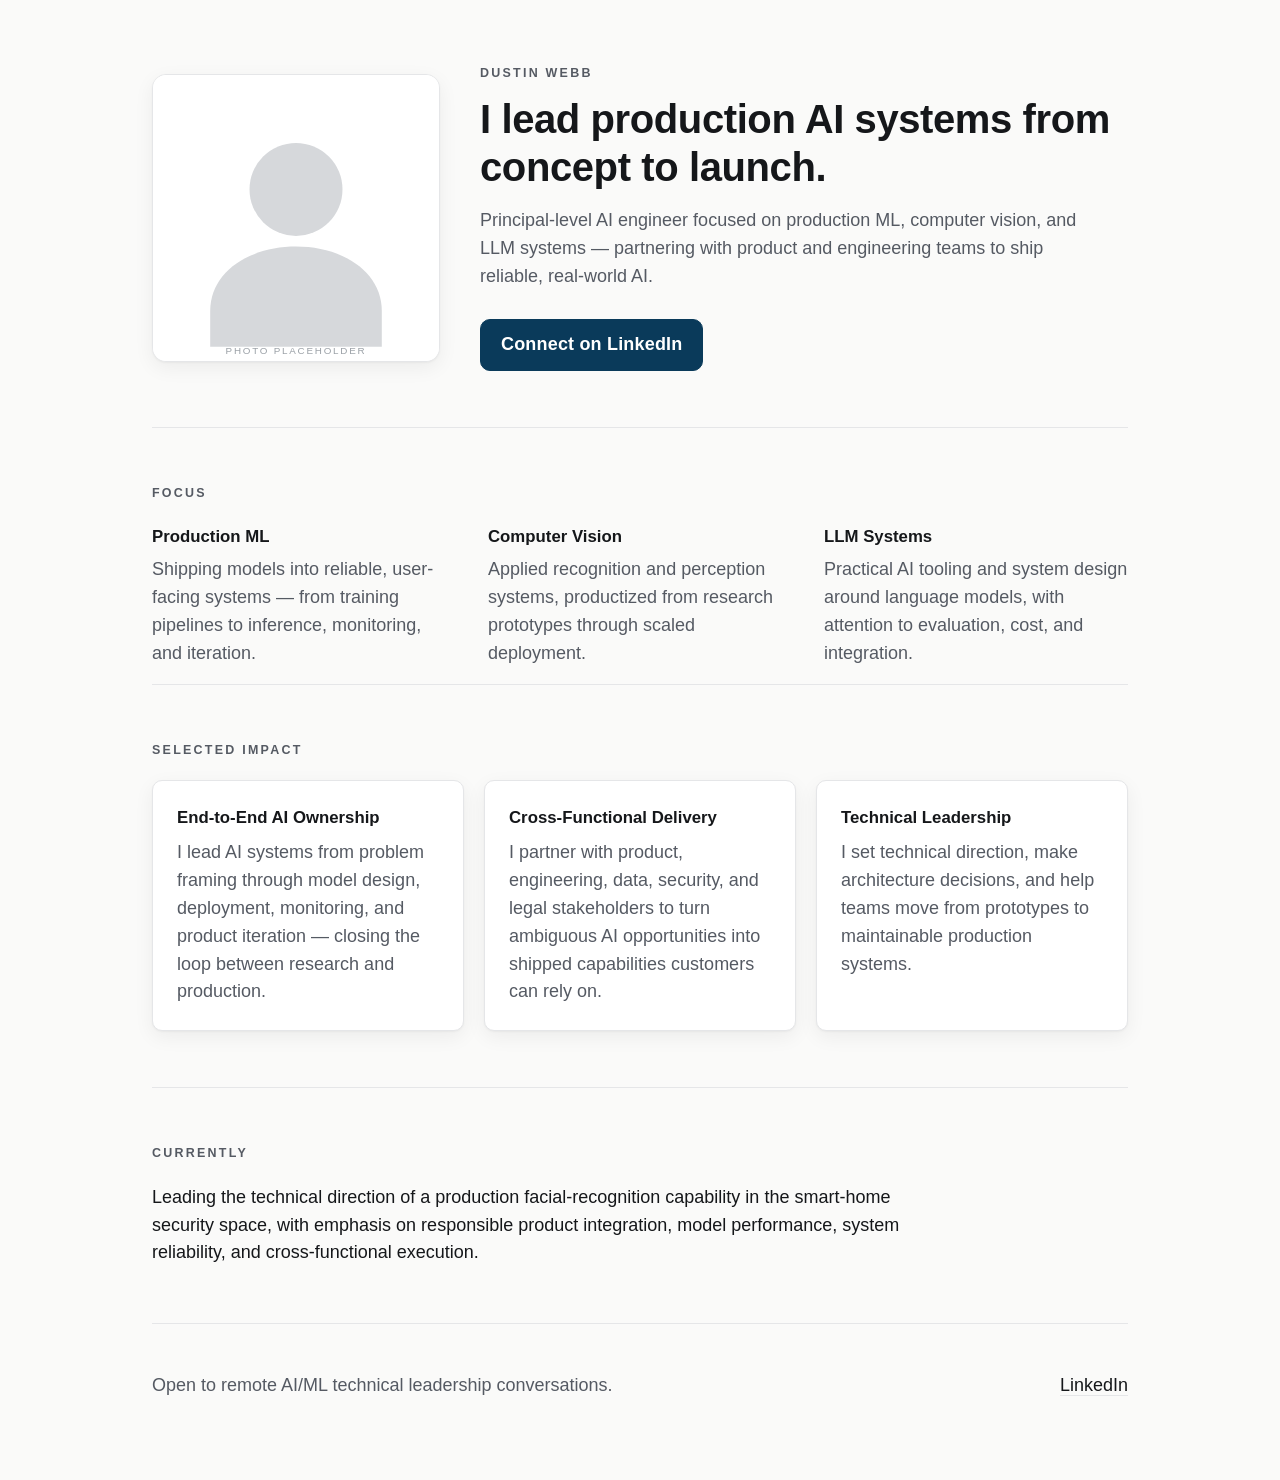
==== index.html @ a10dc3eb "Initial site: one-page AI/ML technical-lead portfolio Static index.html, style.css, and SVG headshot" ====
<!doctype html>
<html lang="en">
  <head>
    <meta charset="utf-8" />
    <meta name="viewport" content="width=device-width, initial-scale=1" />
    <title>Dustin Webb &mdash; AI/ML Technical Lead</title>
    <meta
      name="description"
      content="Dustin Webb is a principal-level AI engineer who leads production AI systems from concept to launch, with focus on production ML, computer vision, and LLM systems."
    />
    <link rel="stylesheet" href="style.css" />
  </head>
  <body>
    <main class="page">
      <header class="hero">
        <figure class="hero__photo">
          <img
            src="assets/headshot.svg"
            alt="Portrait of Dustin Webb against a white background"
            width="320"
            height="320"
          />
        </figure>
        <div class="hero__copy">
          <p class="eyebrow">Dustin Webb</p>
          <h1 class="hero__headline">
            I lead production AI systems from concept to launch.
          </h1>
          <p class="hero__subline">
            Principal-level AI engineer focused on production ML, computer
            vision, and LLM systems &mdash; partnering with product and
            engineering teams to ship reliable, real-world AI.
          </p>
          <p class="hero__cta">
            <a
              class="cta"
              href="https://www.linkedin.com/in/dustinjwebb/"
              target="_blank"
              rel="noopener"
              >Connect on LinkedIn</a
            >
          </p>
        </div>
      </header>

      <section class="focus" aria-labelledby="focus-heading">
        <h2 id="focus-heading" class="section-heading">Focus</h2>
        <ul class="focus__list">
          <li class="focus__item">
            <h3>Production ML</h3>
            <p>
              Shipping models into reliable, user-facing systems &mdash; from
              training pipelines to inference, monitoring, and iteration.
            </p>
          </li>
          <li class="focus__item">
            <h3>Computer Vision</h3>
            <p>
              Applied recognition and perception systems, productized from
              research prototypes through scaled deployment.
            </p>
          </li>
          <li class="focus__item">
            <h3>LLM Systems</h3>
            <p>
              Practical AI tooling and system design around language models,
              with attention to evaluation, cost, and integration.
            </p>
          </li>
        </ul>
      </section>

      <section class="impact" aria-labelledby="impact-heading">
        <h2 id="impact-heading" class="section-heading">Selected Impact</h2>
        <div class="impact__cards">
          <article class="card">
            <h3 class="card__title">End-to-End AI Ownership</h3>
            <p class="card__body">
              I lead AI systems from problem framing through model design,
              deployment, monitoring, and product iteration &mdash; closing the
              loop between research and production.
            </p>
          </article>
          <article class="card">
            <h3 class="card__title">Cross-Functional Delivery</h3>
            <p class="card__body">
              I partner with product, engineering, data, security, and legal
              stakeholders to turn ambiguous AI opportunities into shipped
              capabilities customers can rely on.
            </p>
          </article>
          <article class="card">
            <h3 class="card__title">Technical Leadership</h3>
            <p class="card__body">
              I set technical direction, make architecture decisions, and help
              teams move from prototypes to maintainable production systems.
            </p>
          </article>
        </div>
      </section>

      <section class="current" aria-labelledby="current-heading">
        <h2 id="current-heading" class="section-heading">Currently</h2>
        <p class="current__body">
          Leading the technical direction of a production facial-recognition
          capability in the smart-home security space, with emphasis on
          responsible product integration, model performance, system
          reliability, and cross-functional execution.
        </p>
      </section>

      <footer class="footer">
        <p class="footer__cue">Open to remote AI/ML technical leadership conversations.</p>
        <p class="footer__contact">
          <a
            href="https://www.linkedin.com/in/dustinjwebb/"
            target="_blank"
            rel="noopener"
            >LinkedIn</a
          >
        </p>
      </footer>
    </main>
  </body>
</html>
---- style.css ----
:root {
  --bg: #fafaf9;
  --surface: #ffffff;
  --text: #15171a;
  --text-muted: #555a63;
  --rule: #e5e6e8;
  --accent: #0a3a5a;
  --accent-hover: #0d4f7a;
  --shadow: 0 1px 2px rgba(15, 17, 20, 0.04),
    0 6px 20px rgba(15, 17, 20, 0.06);
  --radius: 10px;
  --radius-photo: 14px;
  --max-width: 64rem;
}

* {
  box-sizing: border-box;
}

html,
body {
  margin: 0;
  padding: 0;
}

html {
  background-color: var(--bg);
}

body {
  background-color: var(--bg);
  color: var(--text);
  font-family: -apple-system, BlinkMacSystemFont, "Segoe UI", Roboto,
    "Helvetica Neue", Arial, sans-serif;
  font-size: 18px;
  line-height: 1.55;
  -webkit-font-smoothing: antialiased;
  -moz-osx-font-smoothing: grayscale;
}

a {
  color: var(--accent);
  text-decoration: none;
  border-bottom: 1px solid currentColor;
  transition: color 120ms ease;
}

a:hover,
a:focus-visible {
  color: var(--accent-hover);
}

.page {
  max-width: var(--max-width);
  margin: 0 auto;
  padding: 4rem 1.5rem 5rem;
}

.section-heading {
  font-size: 0.78rem;
  letter-spacing: 0.18em;
  text-transform: uppercase;
  color: var(--text-muted);
  margin: 0 0 1.25rem;
  font-weight: 600;
}

/* Hero */

.hero {
  display: grid;
  grid-template-columns: minmax(0, 18rem) minmax(0, 1fr);
  gap: 2.5rem;
  align-items: center;
  padding-bottom: 3.5rem;
  border-bottom: 1px solid var(--rule);
}

.hero__photo {
  margin: 0;
  aspect-ratio: 1 / 1;
  background-color: var(--surface);
  border-radius: var(--radius-photo);
  border: 1px solid var(--rule);
  box-shadow: var(--shadow);
  overflow: hidden;
}

.hero__photo img {
  display: block;
  width: 100%;
  height: 100%;
  object-fit: cover;
}

.hero__copy {
  min-width: 0;
}

.eyebrow {
  font-size: 0.78rem;
  letter-spacing: 0.18em;
  text-transform: uppercase;
  color: var(--text-muted);
  margin: 0 0 0.75rem;
  font-weight: 600;
}

.hero__headline {
  font-size: clamp(1.75rem, 3.4vw, 2.5rem);
  line-height: 1.2;
  letter-spacing: -0.01em;
  margin: 0 0 1rem;
  font-weight: 600;
}

.hero__subline {
  margin: 0 0 1.75rem;
  color: var(--text-muted);
  max-width: 38rem;
}

.hero__cta {
  margin: 0;
}

.cta {
  display: inline-block;
  padding: 0.7rem 1.25rem;
  background-color: var(--accent);
  color: #ffffff;
  border: 1px solid var(--accent);
  border-radius: var(--radius);
  font-weight: 600;
  letter-spacing: 0.01em;
  transition: background-color 120ms ease, border-color 120ms ease;
}

.cta:hover,
.cta:focus-visible {
  background-color: var(--accent-hover);
  border-color: var(--accent-hover);
  color: #ffffff;
}

/* Focus */

.focus {
  padding: 3.5rem 0 1rem;
  border-bottom: 1px solid var(--rule);
}

.focus__list {
  list-style: none;
  padding: 0;
  margin: 0;
  display: grid;
  grid-template-columns: repeat(3, minmax(0, 1fr));
  gap: 2rem;
}

.focus__item h3 {
  margin: 0 0 0.4rem;
  font-size: 1.05rem;
  font-weight: 600;
}

.focus__item p {
  margin: 0;
  color: var(--text-muted);
}

/* Impact */

.impact {
  padding: 3.5rem 0;
  border-bottom: 1px solid var(--rule);
}

.impact__cards {
  display: grid;
  grid-template-columns: repeat(3, minmax(0, 1fr));
  gap: 1.25rem;
}

.card {
  background-color: var(--surface);
  border: 1px solid var(--rule);
  border-radius: var(--radius);
  padding: 1.5rem;
  box-shadow: var(--shadow);
}

.card__title {
  margin: 0 0 0.5rem;
  font-size: 1.05rem;
  font-weight: 600;
}

.card__body {
  margin: 0;
  color: var(--text-muted);
}

/* Currently */

.current {
  padding: 3.5rem 0;
  border-bottom: 1px solid var(--rule);
}

.current__body {
  margin: 0;
  max-width: 48rem;
  color: var(--text);
}

/* Footer */

.footer {
  padding-top: 3rem;
  display: flex;
  justify-content: space-between;
  align-items: center;
  gap: 1rem;
  flex-wrap: wrap;
  color: var(--text-muted);
}

.footer p {
  margin: 0;
}

.footer__contact a {
  color: var(--text);
  border-bottom-color: var(--rule);
}

.footer__contact a:hover,
.footer__contact a:focus-visible {
  color: var(--accent);
  border-bottom-color: currentColor;
}

/* Responsive */

@media (max-width: 720px) {
  .page {
    padding: 2.5rem 1.25rem 3rem;
  }

  .hero {
    grid-template-columns: 1fr;
    gap: 1.75rem;
    padding-bottom: 2.5rem;
  }

  .hero__photo {
    max-width: 14rem;
  }

  .focus,
  .impact,
  .current {
    padding: 2.5rem 0;
  }

  .focus__list,
  .impact__cards {
    grid-template-columns: 1fr;
    gap: 1rem;
  }

  .footer {
    padding-top: 2rem;
  }
}
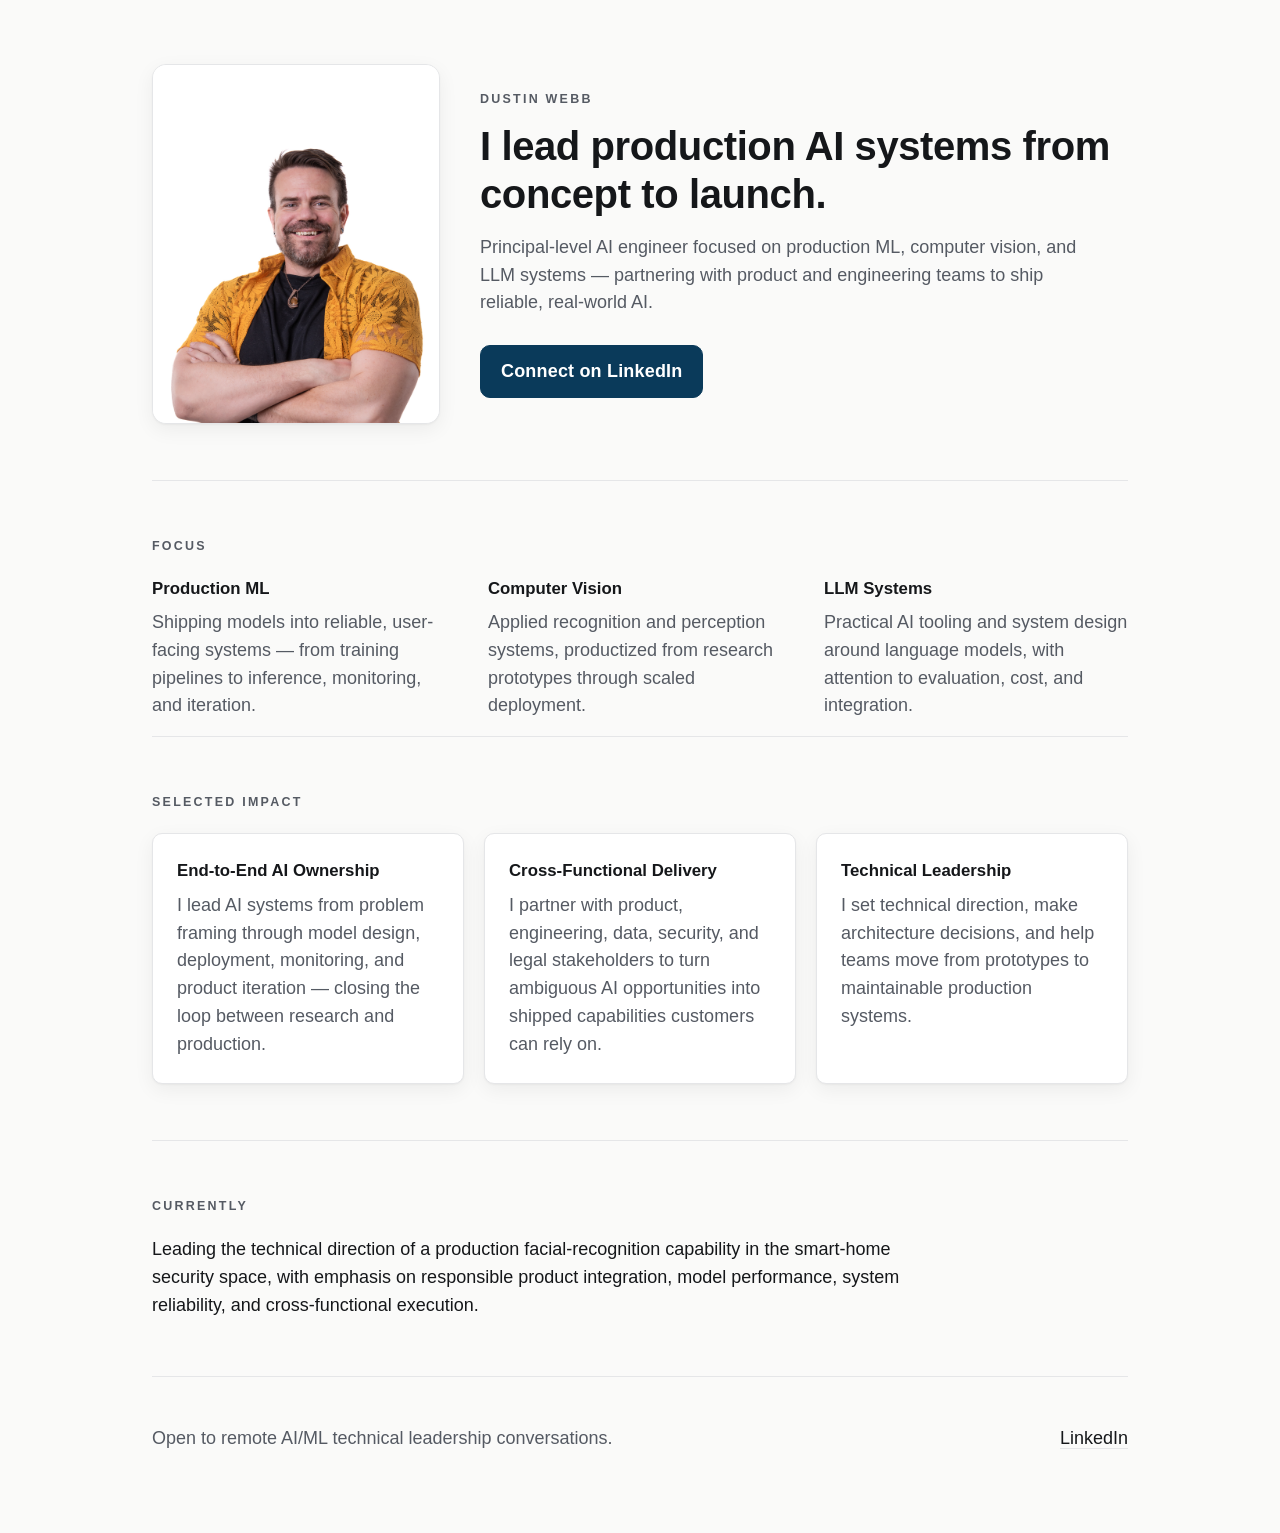
==== commit 5284c8be: "Use real headshot image Replace the SVG placeholder with the provided professional photo and adjust " ====
--- a/index.html
+++ b/index.html
@@ -15,7 +15,7 @@
       <header class="hero">
         <figure class="hero__photo">
           <img
-            src="assets/headshot.svg"
+            src="assets/headshot.jpg"
             alt="Portrait of Dustin Webb against a white background"
             width="320"
             height="320"
--- a/style.css
+++ b/style.css
@@ -78,7 +78,7 @@
 
 .hero__photo {
   margin: 0;
-  aspect-ratio: 1 / 1;
+  aspect-ratio: 4 / 5;
   background-color: var(--surface);
   border-radius: var(--radius-photo);
   border: 1px solid var(--rule);
@@ -91,6 +91,7 @@
   width: 100%;
   height: 100%;
   object-fit: cover;
+  object-position: center top;
 }
 
 .hero__copy {
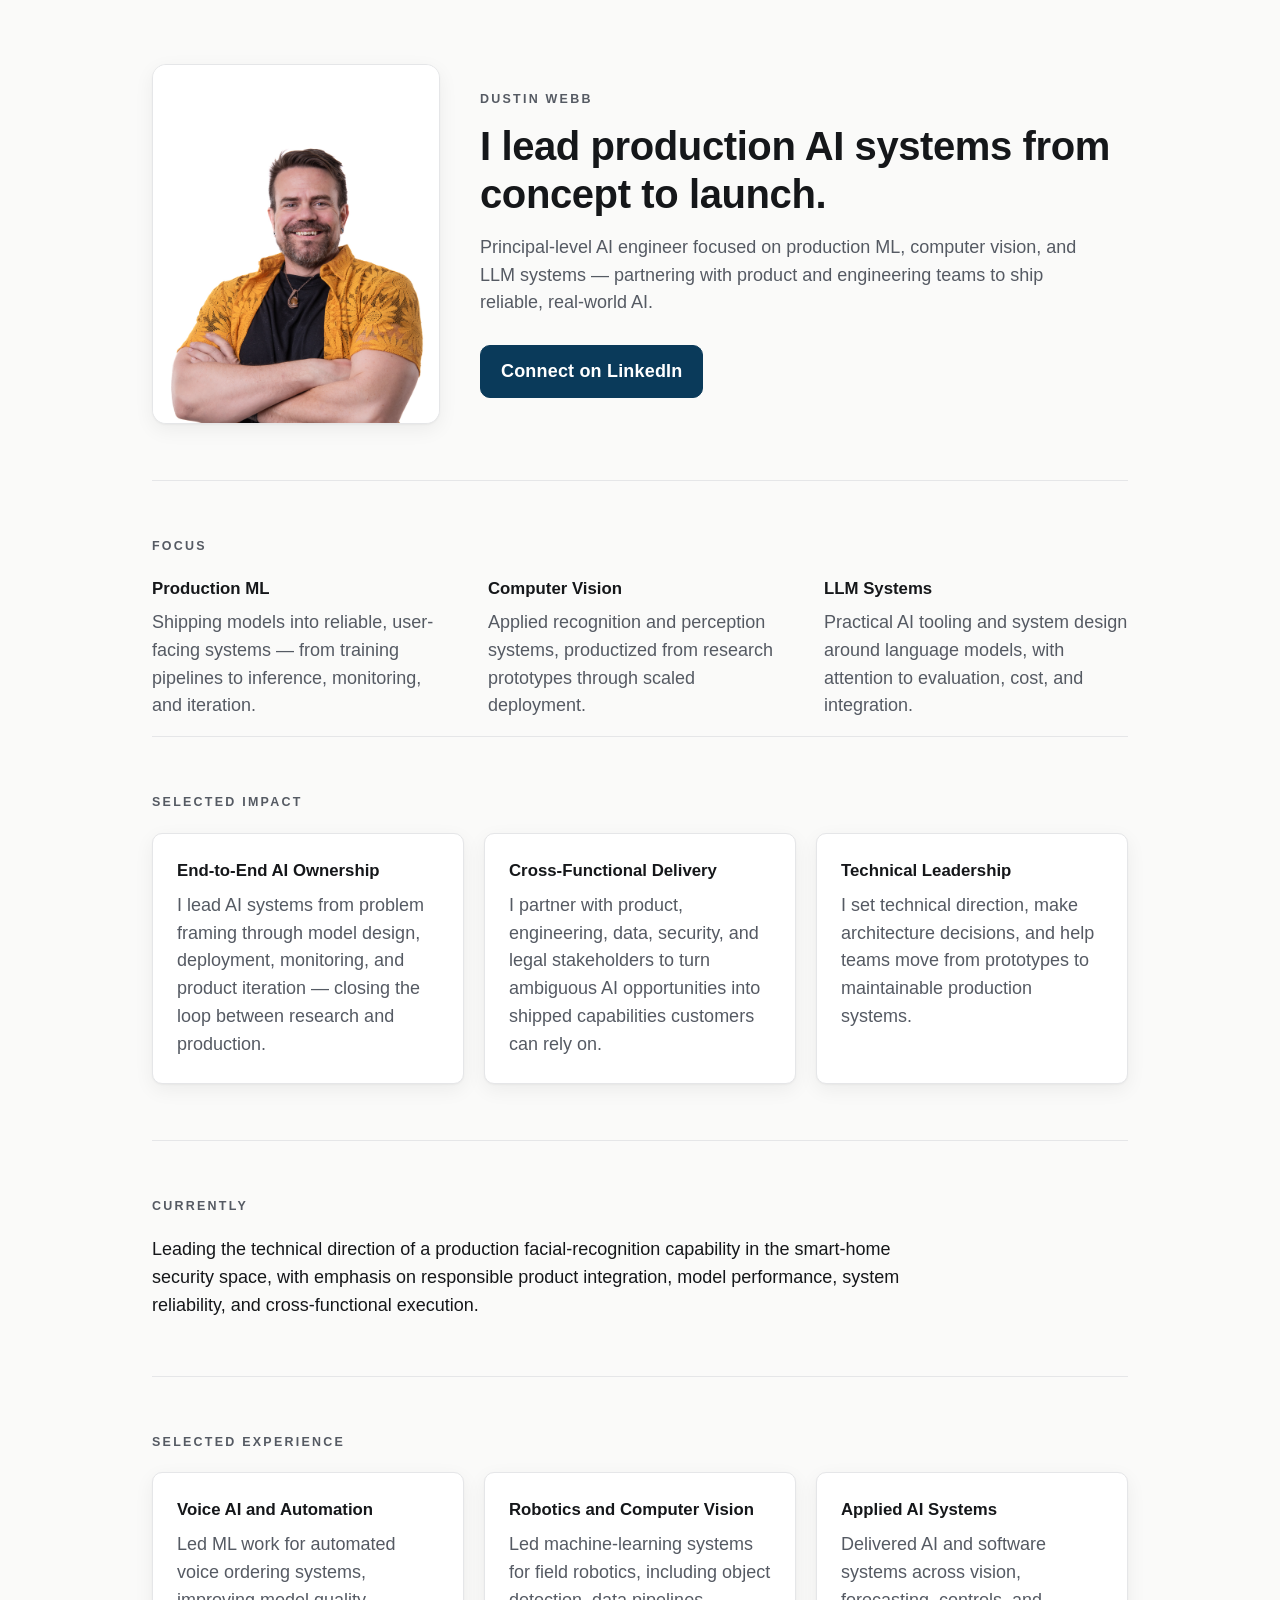
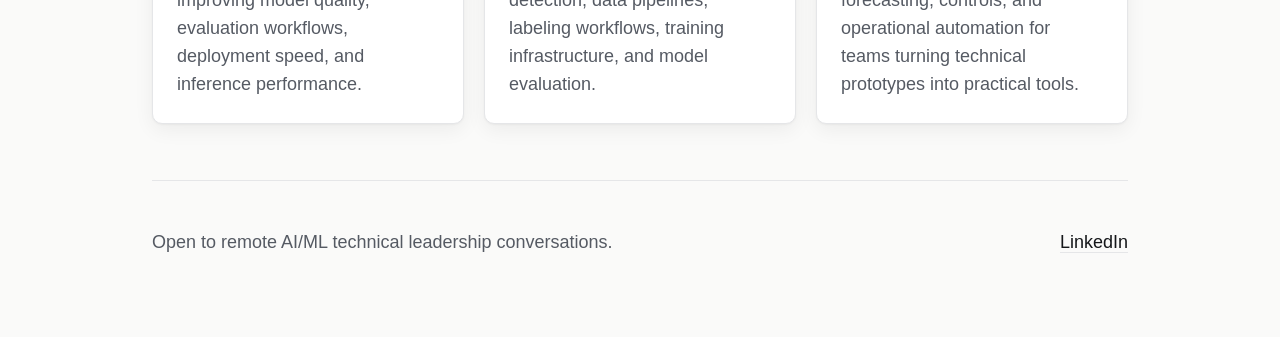
==== commit 32052916: "Added experience section" ====
--- a/index.html
+++ b/index.html
@@ -109,6 +109,36 @@
         </p>
       </section>
 
+      <section class="experience" aria-labelledby="experience-heading">
+        <h2 id="experience-heading" class="section-heading">Selected Experience</h2>
+        <div class="experience__cards">
+          <article class="card">
+            <h3 class="card__title">Voice AI and Automation</h3>
+            <p class="card__body">
+              Led ML work for automated voice ordering systems, improving
+              model quality, evaluation workflows, deployment speed, and
+              inference performance.
+            </p>
+          </article>
+          <article class="card">
+            <h3 class="card__title">Robotics and Computer Vision</h3>
+            <p class="card__body">
+              Led machine-learning systems for field robotics, including
+              object detection, data pipelines, labeling workflows, training
+              infrastructure, and model evaluation.
+            </p>
+          </article>
+          <article class="card">
+            <h3 class="card__title">Applied AI Systems</h3>
+            <p class="card__body">
+              Delivered AI and software systems across vision, forecasting,
+              controls, and operational automation for teams turning technical
+              prototypes into practical tools.
+            </p>
+          </article>
+        </div>
+      </section>
+
       <footer class="footer">
         <p class="footer__cue">Open to remote AI/ML technical leadership conversations.</p>
         <p class="footer__contact">
--- a/style.css
+++ b/style.css
@@ -216,6 +216,19 @@
   color: var(--text);
 }
 
+/* Experience */
+
+.experience {
+  padding: 3.5rem 0;
+  border-bottom: 1px solid var(--rule);
+}
+
+.experience__cards {
+  display: grid;
+  grid-template-columns: repeat(3, minmax(0, 1fr));
+  gap: 1.25rem;
+}
+
 /* Footer */
 
 .footer {
@@ -262,12 +275,14 @@
 
   .focus,
   .impact,
-  .current {
+  .current,
+  .experience {
     padding: 2.5rem 0;
   }
 
   .focus__list,
-  .impact__cards {
+  .impact__cards,
+  .experience__cards {
     grid-template-columns: 1fr;
     gap: 1rem;
   }
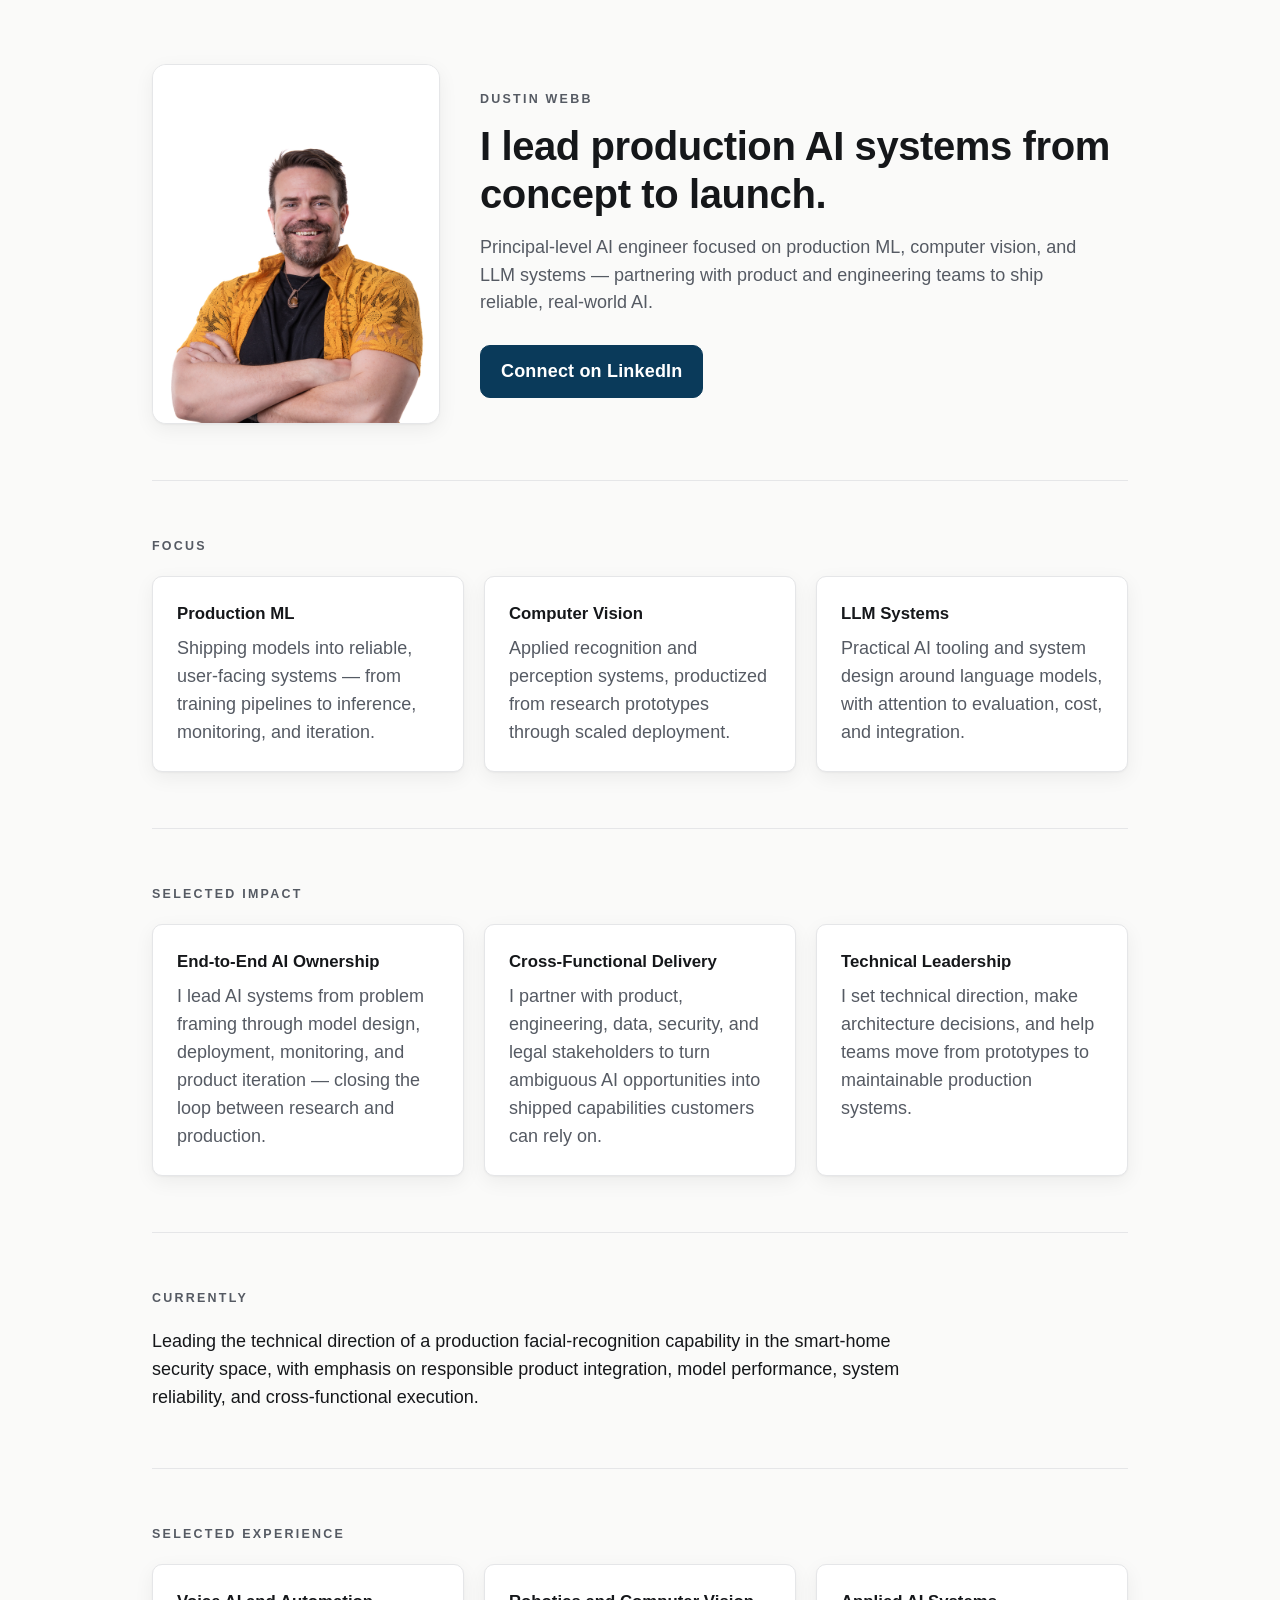
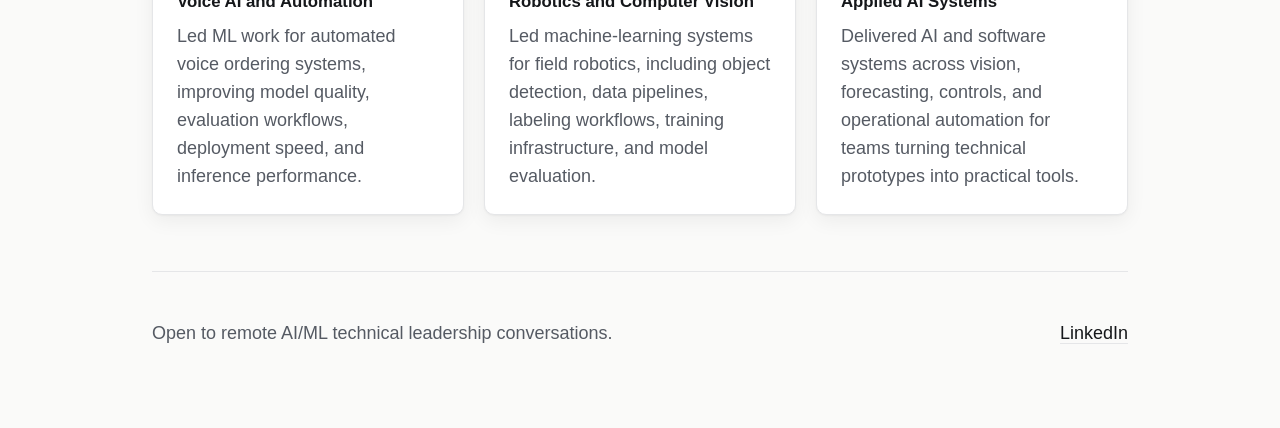
==== commit 49171f7d: "Updated foacus section to use cards" ====
--- a/index.html
+++ b/index.html
@@ -45,29 +45,29 @@
 
       <section class="focus" aria-labelledby="focus-heading">
         <h2 id="focus-heading" class="section-heading">Focus</h2>
-        <ul class="focus__list">
-          <li class="focus__item">
-            <h3>Production ML</h3>
-            <p>
+        <div class="focus__cards">
+          <article class="card">
+            <h3 class="card__title">Production ML</h3>
+            <p class="card__body">
               Shipping models into reliable, user-facing systems &mdash; from
               training pipelines to inference, monitoring, and iteration.
             </p>
-          </li>
-          <li class="focus__item">
-            <h3>Computer Vision</h3>
-            <p>
+          </article>
+          <article class="card">
+            <h3 class="card__title">Computer Vision</h3>
+            <p class="card__body">
               Applied recognition and perception systems, productized from
               research prototypes through scaled deployment.
             </p>
-          </li>
-          <li class="focus__item">
-            <h3>LLM Systems</h3>
-            <p>
+          </article>
+          <article class="card">
+            <h3 class="card__title">LLM Systems</h3>
+            <p class="card__body">
               Practical AI tooling and system design around language models,
               with attention to evaluation, cost, and integration.
             </p>
-          </li>
-        </ul>
+          </article>
+        </div>
       </section>
 
       <section class="impact" aria-labelledby="impact-heading">
--- a/style.css
+++ b/style.css
@@ -147,28 +147,14 @@
 /* Focus */
 
 .focus {
-  padding: 3.5rem 0 1rem;
-  border-bottom: 1px solid var(--rule);
-}
-
-.focus__list {
-  list-style: none;
-  padding: 0;
-  margin: 0;
+  padding: 3.5rem 0;
+  border-bottom: 1px solid var(--rule);
+}
+
+.focus__cards {
   display: grid;
   grid-template-columns: repeat(3, minmax(0, 1fr));
-  gap: 2rem;
-}
-
-.focus__item h3 {
-  margin: 0 0 0.4rem;
-  font-size: 1.05rem;
-  font-weight: 600;
-}
-
-.focus__item p {
-  margin: 0;
-  color: var(--text-muted);
+  gap: 1.25rem;
 }
 
 /* Impact */
@@ -280,7 +266,7 @@
     padding: 2.5rem 0;
   }
 
-  .focus__list,
+  .focus__cards,
   .impact__cards,
   .experience__cards {
     grid-template-columns: 1fr;
